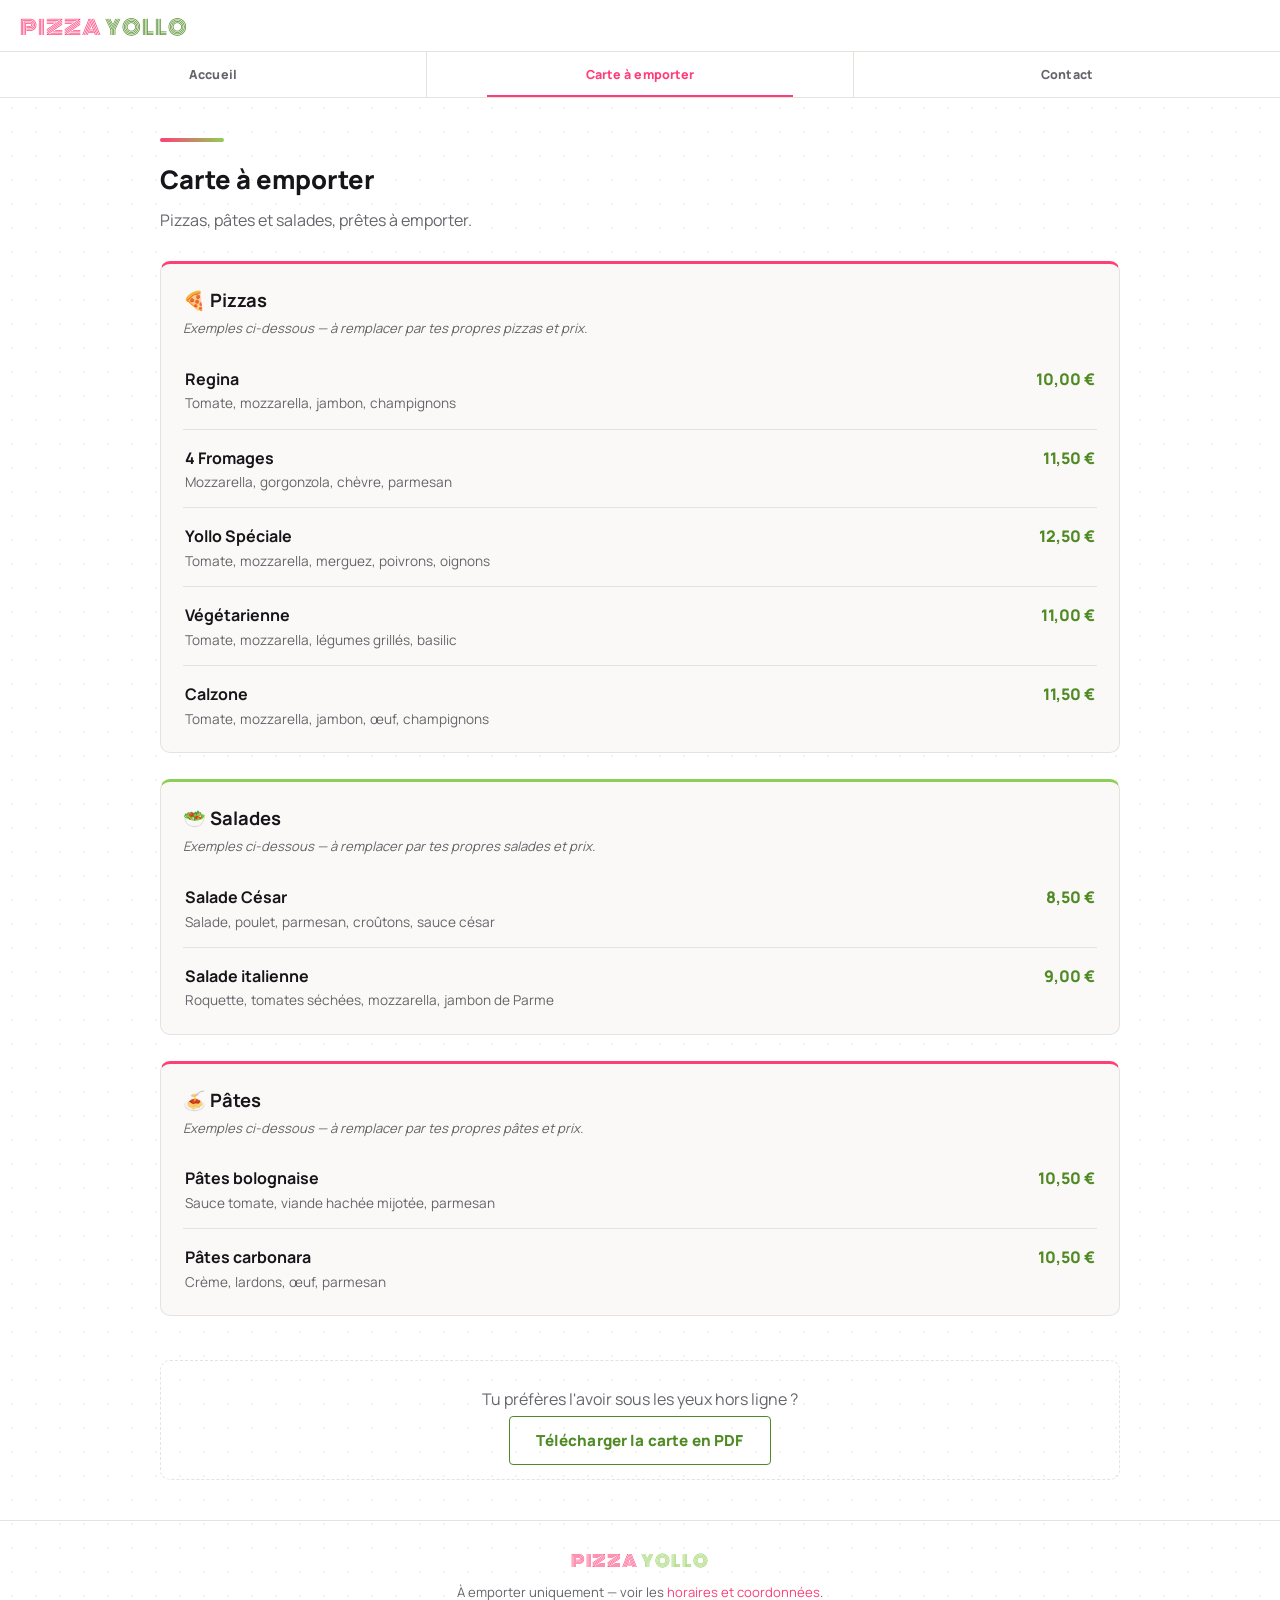
==== carte.html @ 63a32b88 "Add files via upload" ====
<!DOCTYPE html>
<html lang="fr">
<head>
<meta charset="UTF-8">
<meta name="viewport" content="width=device-width, initial-scale=1">
<title>PIZZA YOLLO — Carte à emporter</title>
<link rel="stylesheet" href="style.css">
</head>
<body>

<header class="entete">
  <div class="entete-haut">
    <a href="index.html" class="logo">PIZZA <span>YOLLO</span></a>
    <a href="index.html" class="logo-lien">
      <img src="images/logo.png" alt="Logo de PIZZA YOLLO à placer ici" class="logo-image"
           onerror="this.style.display='none';">
    </a>
  </div>
  <nav class="nav-horizontale">
    <a href="index.html" class="lien-nav">Accueil</a>
    <a href="carte.html" class="lien-nav actif">Carte à emporter</a>
    <a href="contact.html" class="lien-nav">Contact</a>
  </nav>
</header>

<main>
  <section>
    <div class="wrap">
      <div class="separateur"></div>
      <h2 class="titre-section">Carte à emporter</h2>
      <p class="soustitre-section">Pizzas, pâtes et salades, prêtes à emporter.</p>

      <!-- PIZZAS : exemples à remplacer par ta vraie carte -->
      <div class="groupe-plats">
        <h3>🍕 Pizzas</h3>
        <p class="note-exemple">Exemples ci-dessous — à remplacer par tes propres pizzas et prix.</p>
        <ul class="liste-plats">
          <li class="plat">
            <span class="plat-nom">Regina
              <span class="plat-desc">Tomate, mozzarella, jambon, champignons</span>
            </span>
            <span class="plat-prix">10,00 €</span>
          </li>
          <li class="plat">
            <span class="plat-nom">4 Fromages
              <span class="plat-desc">Mozzarella, gorgonzola, chèvre, parmesan</span>
            </span>
            <span class="plat-prix">11,50 €</span>
          </li>
          <li class="plat">
            <span class="plat-nom">Yollo Spéciale
              <span class="plat-desc">Tomate, mozzarella, merguez, poivrons, oignons</span>
            </span>
            <span class="plat-prix">12,50 €</span>
          </li>
          <li class="plat">
            <span class="plat-nom">Végétarienne
              <span class="plat-desc">Tomate, mozzarella, légumes grillés, basilic</span>
            </span>
            <span class="plat-prix">11,00 €</span>
          </li>
          <li class="plat">
            <span class="plat-nom">Calzone
              <span class="plat-desc">Tomate, mozzarella, jambon, œuf, champignons</span>
            </span>
            <span class="plat-prix">11,50 €</span>
          </li>
        </ul>
      </div>

      <!-- SALADES : exemples à remplacer par la vraie carte -->
      <div class="groupe-plats groupe-plats--vert">
        <h3>🥗 Salades</h3>
        <p class="note-exemple">Exemples ci-dessous — à remplacer par tes propres salades et prix.</p>
        <ul class="liste-plats">
          <li class="plat">
            <span class="plat-nom">Salade César
              <span class="plat-desc">Salade, poulet, parmesan, croûtons, sauce césar</span>
            </span>
            <span class="plat-prix">8,50 €</span>
          </li>
          <li class="plat">
            <span class="plat-nom">Salade italienne
              <span class="plat-desc">Roquette, tomates séchées, mozzarella, jambon de Parme</span>
            </span>
            <span class="plat-prix">9,00 €</span>
          </li>
        </ul>
      </div>

      <!-- PÂTES : exemples à remplacer par la vraie carte -->
      <div class="groupe-plats">
        <h3>🍝 Pâtes</h3>
        <p class="note-exemple">Exemples ci-dessous — à remplacer par tes propres pâtes et prix.</p>
        <ul class="liste-plats">
          <li class="plat">
            <span class="plat-nom">Pâtes bolognaise
              <span class="plat-desc">Sauce tomate, viande hachée mijotée, parmesan</span>
            </span>
            <span class="plat-prix">10,50 €</span>
          </li>
          <li class="plat">
            <span class="plat-nom">Pâtes carbonara
              <span class="plat-desc">Crème, lardons, œuf, parmesan</span>
            </span>
            <span class="plat-prix">10,50 €</span>
          </li>
        </ul>
      </div>

      <!-- Dépose le PDF de la carte dans images/carte-pizzas.pdf pour activer ce bouton -->
      <div class="bloc-pdf">
        <p>Tu préfères l'avoir sous les yeux hors ligne ?</p>
        <a href="images/carte-pizzas.pdf" download class="cta cta-contour">Télécharger la carte en PDF</a>
      </div>
    </div>
  </section>
</main>

<footer>
  <span class="logo">PIZZA <span style="color: var(--vert);">YOLLO</span></span>
  À emporter uniquement — voir les <a href="contact.html" style="color: var(--rose);">horaires et coordonnées</a>.
</footer>

</body>
</html>
---- style.css ----
@import url('https://fonts.googleapis.com/css2?family=Monoton&family=Manrope:wght@400;500;700;800&display=swap');

:root {
  /* Thème clair par défaut */
  --fond: #ffffff;
  --fond-carte: #faf9f7;
  --bordure: #e6e3df;
  --texte: #16161a;
  --texte-att: #66646a;
  --texte-sur-accent: #101012;

  /* Couleurs de marque (identiques dans les deux thèmes) */
  --rose: #ff3e78;
  --vert: #8fce55;
  --vert-texte: #4f8a24;

  --point-couleur: rgba(0, 0, 0, 0.05);
  --glow-opacity: 0.2;

  --rayon: 4px;
}

@media (prefers-color-scheme: dark) {
  :root {
    --fond: #0d0d0f;
    --fond-carte: #18181b;
    --bordure: #29292e;
    --texte: #f4f2ee;
    --texte-att: #a9a7ad;
    --texte-sur-accent: #101012;

    --vert-texte: #b6e88a;

    --point-couleur: rgba(255, 255, 255, 0.045);
    --glow-opacity: 0.3;
  }
}

* { box-sizing: border-box; }

html { scroll-behavior: smooth; }

body {
  margin: 0;
  background-color: var(--fond);
  background-image: radial-gradient(circle, var(--point-couleur) 1px, transparent 1px);
  background-size: 24px 24px;
  color: var(--texte);
  font-family: 'Manrope', sans-serif;
  font-weight: 400;
  line-height: 1.55;
  transition: background-color 0.2s ease, color 0.2s ease;
}

img { max-width: 100%; display: block; }

a { color: inherit; text-decoration: none; }

.wrap {
  max-width: 1000px;
  margin: 0 auto;
  padding: 0 20px;
}

.separateur {
  height: 4px;
  width: 64px;
  border-radius: 4px;
  background: linear-gradient(90deg, var(--rose), var(--vert));
  margin: 0 0 18px;
}

/* ---------- EN-TÊTE / NAVIGATION ---------- */

.entete {
  position: sticky;
  top: 0;
  z-index: 20;
  background: color-mix(in srgb, var(--fond) 92%, transparent);
  backdrop-filter: blur(6px);
  border-bottom: 1px solid var(--bordure);
}

.entete-haut {
  display: flex;
  justify-content: space-between;
  align-items: center;
  padding: 12px 20px 8px;
  gap: 12px;
}

.logo {
  font-family: 'Monoton', cursive;
  font-size: 1.25rem;
  color: var(--rose);
  letter-spacing: 1px;
  white-space: nowrap;
}

.logo span { color: var(--vert-texte); }

.logo-lien { display: flex; align-items: center; }
.logo-image { height: 40px; width: auto; }

.nav-horizontale {
  display: flex;
  border-top: 1px solid var(--bordure);
}

.lien-nav {
  flex: 1;
  text-align: center;
  padding: 13px 6px;
  font-weight: 800;
  font-size: 0.78rem;
  letter-spacing: 0.01em;
  color: var(--texte-att);
  position: relative;
  border-left: 1px solid var(--bordure);
}

.lien-nav:first-child { border-left: none; }

.lien-nav.actif { color: var(--rose); }

.lien-nav.actif::after {
  content: "";
  position: absolute;
  left: 14%;
  right: 14%;
  bottom: 0;
  height: 2px;
  background: var(--rose);
}

.lien-nav:hover { color: var(--vert-texte); }

/* ---------- CADRES D'IMAGE (avec repli tant que le fichier n'est pas ajouté) ---------- */

.cadre-image {
  position: relative;
  overflow: hidden;
  border-radius: 6px;
  background: var(--fond-carte);
  border: 1px solid var(--bordure);
}

.cadre-image img {
  width: 100%;
  height: 100%;
  object-fit: cover;
  display: block;
}

.image-manquante {
  display: none;
  position: absolute;
  inset: 0;
  align-items: center;
  justify-content: center;
  text-align: center;
  padding: 18px;
  color: var(--texte-att);
  font-size: 0.85rem;
}

/* ---------- HÉRO (accueil) ---------- */

.hero {
  position: relative;
  padding: 60px 24px 50px;
  text-align: center;
  overflow: hidden;
}

.hero::before,
.hero::after {
  content: "";
  position: absolute;
  width: 260px;
  height: 260px;
  border-radius: 50%;
  filter: blur(70px);
  opacity: var(--glow-opacity);
  z-index: 0;
}

.hero::before { background: var(--rose); top: -80px; left: -60px; }
.hero::after { background: var(--vert); bottom: -100px; right: -60px; }

.hero > * { position: relative; z-index: 1; }

.hero-titre {
  font-family: 'Monoton', cursive;
  color: var(--rose);
  font-size: clamp(2.6rem, 9vw, 5rem);
  line-height: 1.1;
  margin: 0 0 20px;
}

.hero-souligne { color: var(--vert-texte); }

.etiquettes-hero {
  display: flex;
  gap: 10px;
  justify-content: center;
  flex-wrap: wrap;
  margin-bottom: 30px;
}

.etiquette {
  border: 1px solid var(--bordure);
  background: var(--fond-carte);
  border-radius: 30px;
  padding: 7px 16px;
  font-size: 0.82rem;
  font-weight: 700;
  color: var(--texte-att);
}

.boutons-cta {
  display: flex;
  gap: 14px;
  justify-content: center;
  flex-wrap: wrap;
}

.cta {
  padding: 13px 26px;
  border-radius: var(--rayon);
  font-weight: 800;
  font-size: 0.95rem;
  letter-spacing: 0.01em;
}

.cta-pleine {
  background: var(--rose);
  color: var(--texte-sur-accent);
}
.cta-pleine:hover { opacity: 0.88; }

.cta-contour {
  border: 1px solid var(--vert-texte);
  color: var(--vert-texte);
}
.cta-contour:hover { background: rgba(143, 206, 85, 0.1); }

/* ---------- SECTIONS GÉNÉRALES ---------- */

section { padding: 40px 24px; }

.titre-section {
  font-size: 1.6rem;
  font-weight: 800;
  margin: 0 0 8px;
}

.soustitre-section {
  color: var(--texte-att);
  margin: 0 0 28px;
  max-width: 60ch;
}

/* ---------- AFFICHE / ÉVÉNEMENT (accueil) ---------- */

.affiche {
  border: 2px dashed var(--rose);
  border-radius: 14px;
  padding: 28px;
  background: rgba(255, 62, 120, 0.05);
  text-align: center;
  position: relative;
}

.affiche::before {
  content: "";
  position: absolute;
  top: -10px;
  left: 50%;
  transform: translateX(-50%) rotate(-3deg);
  width: 46px;
  height: 16px;
  background: var(--vert);
  border-radius: 2px;
  opacity: 0.85;
}

.affiche-image {
  aspect-ratio: 16 / 9;
  max-width: 420px;
  margin: 0 auto 18px;
  border-radius: 8px;
}

.affiche h3 {
  font-size: 1.2rem;
  margin: 0 0 6px;
  color: var(--vert-texte);
}

.affiche p { color: var(--texte-att); margin: 0; }

/* ---------- FIDÉLITÉ (accueil) ---------- */

.bandeau-fidelite {
  background: rgba(255, 62, 120, 0.08);
  border: 1px solid var(--rose);
  border-radius: 10px;
  padding: 16px 22px;
  text-align: center;
  font-weight: 700;
  font-size: 1rem;
}

/* ---------- CARTE À EMPORTER ---------- */

.groupe-plats {
  background: var(--fond-carte);
  border: 1px solid var(--bordure);
  border-top: 3px solid var(--rose);
  border-radius: 10px;
  padding: 22px 22px 8px;
  margin-bottom: 26px;
}

.groupe-plats--vert { border-top-color: var(--vert); }

.groupe-plats h3 {
  margin: 0 0 4px;
  font-size: 1.15rem;
}

.note-exemple {
  font-size: 0.82rem;
  color: var(--texte-att);
  font-style: italic;
  margin: 0 0 14px;
}

.liste-plats {
  list-style: none;
  margin: 0;
  padding: 0;
  display: flex;
  flex-direction: column;
  gap: 2px;
}

.plat {
  display: flex;
  justify-content: space-between;
  align-items: baseline;
  gap: 16px;
  padding: 14px 2px;
  border-bottom: 1px solid var(--bordure);
}

.plat:last-child { border-bottom: none; }

.plat-nom { font-weight: 700; }
.plat-desc { display: block; color: var(--texte-att); font-size: 0.85rem; font-weight: 400; margin-top: 2px; }
.plat-prix { color: var(--vert-texte); font-weight: 800; white-space: nowrap; }

.bloc-pdf {
  text-align: center;
  border: 1px dashed var(--bordure);
  border-radius: 10px;
  padding: 26px 20px;
  margin-top: 44px;
}

.bloc-pdf p { color: var(--texte-att); margin: 0 0 16px; }

/* ---------- CONTACT ---------- */

.grille-contact {
  display: grid;
  grid-template-columns: 1fr 1fr;
  gap: 20px;
}

@media (max-width: 640px) {
  .grille-contact { grid-template-columns: 1fr; }
}

.bloc-info {
  background: var(--fond-carte);
  border: 1px solid var(--bordure);
  border-top: 3px solid var(--rose);
  border-radius: 8px;
  padding: 26px;
}

.bloc-info:nth-child(2) { border-top-color: var(--vert); }

.bloc-info h3 {
  margin: 0 0 14px;
  color: var(--rose);
  font-size: 1.05rem;
}

.bloc-info p { margin: 0 0 6px; }

table.horaires {
  width: 100%;
  border-collapse: collapse;
  margin-top: 6px;
}

table.horaires td {
  padding: 7px 0;
  border-bottom: 1px solid var(--bordure);
  font-size: 0.92rem;
}

table.horaires td:last-child { text-align: right; color: var(--texte-att); }
table.horaires tr:last-child td { border-bottom: none; }

.rappel-reservation {
  border-left: 3px solid var(--vert);
  background: rgba(143, 206, 85, 0.08);
  padding: 16px 18px;
  border-radius: 0 6px 6px 0;
  margin-top: 24px;
  font-size: 0.92rem;
}

.rappel-reservation strong { color: var(--vert-texte); }

/* ---------- PIED DE PAGE ---------- */

footer {
  border-top: 1px solid var(--bordure);
  padding: 28px 24px;
  text-align: center;
  color: var(--texte-att);
  font-size: 0.82rem;
}

footer .logo { font-size: 1rem; display: block; margin-bottom: 8px; }
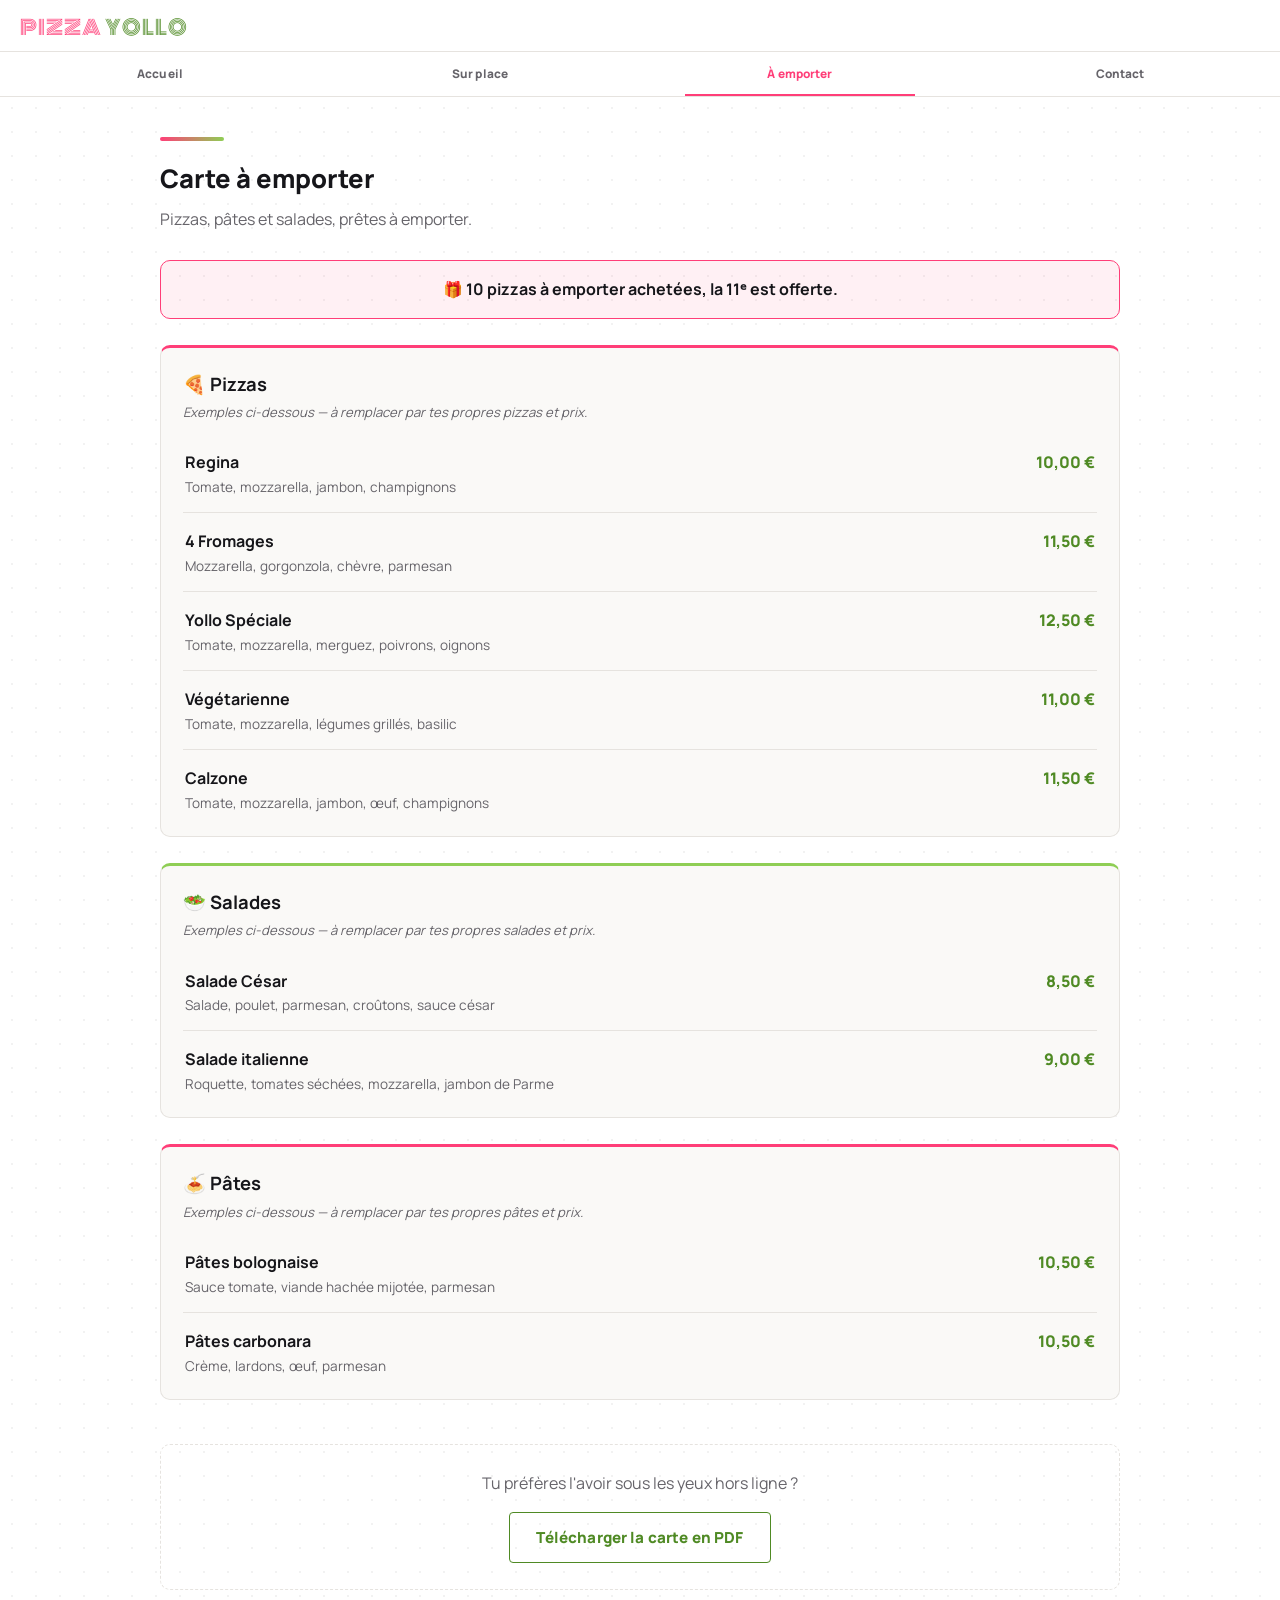
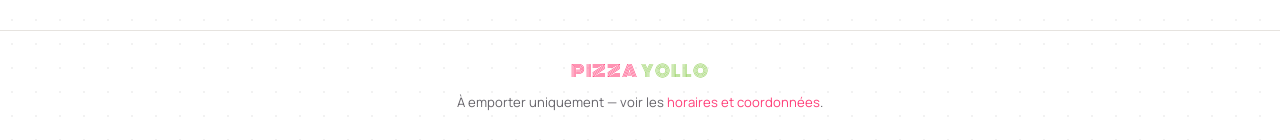
==== commit 3e080f13: "Add files via upload" ====
--- a/carte.html
+++ b/carte.html
@@ -18,7 +18,8 @@
   </div>
   <nav class="nav-horizontale">
     <a href="index.html" class="lien-nav">Accueil</a>
-    <a href="carte.html" class="lien-nav actif">Carte à emporter</a>
+    <a href="sur-place.html" class="lien-nav">Sur place</a>
+    <a href="carte.html" class="lien-nav actif">À emporter</a>
     <a href="contact.html" class="lien-nav">Contact</a>
   </nav>
 </header>
@@ -29,6 +30,8 @@
       <div class="separateur"></div>
       <h2 class="titre-section">Carte à emporter</h2>
       <p class="soustitre-section">Pizzas, pâtes et salades, prêtes à emporter.</p>
+
+      <p class="bandeau-fidelite">🎁 10 pizzas à emporter achetées, la 11ᵉ est offerte.</p>
 
       <!-- PIZZAS : exemples à remplacer par ta vraie carte -->
       <div class="groupe-plats">
--- a/style.css
+++ b/style.css
@@ -39,6 +39,11 @@
 * { box-sizing: border-box; }
 
 html { scroll-behavior: smooth; }
+
+html, body {
+  overflow-x: hidden;
+  max-width: 100%;
+}
 
 body {
   margin: 0;
@@ -104,22 +109,21 @@
 
 .nav-horizontale {
   display: flex;
+  flex-wrap: wrap;
   border-top: 1px solid var(--bordure);
 }
 
 .lien-nav {
-  flex: 1;
-  text-align: center;
-  padding: 13px 6px;
+  flex: 1 1 25%;
+  min-width: 0;
+  text-align: center;
+  padding: 13px 4px;
   font-weight: 800;
-  font-size: 0.78rem;
+  font-size: 0.74rem;
   letter-spacing: 0.01em;
   color: var(--texte-att);
   position: relative;
-  border-left: 1px solid var(--bordure);
-}
-
-.lien-nav:first-child { border-left: none; }
+}
 
 .lien-nav.actif { color: var(--rose); }
 
@@ -226,6 +230,13 @@
 }
 
 .cta {
+  display: inline-flex;
+  align-items: center;
+  justify-content: center;
+  text-align: center;
+  box-sizing: border-box;
+  max-width: 100%;
+  white-space: normal;
   padding: 13px 26px;
   border-radius: var(--rayon);
   font-weight: 800;
@@ -310,6 +321,7 @@
   text-align: center;
   font-weight: 700;
   font-size: 1rem;
+  margin-bottom: 26px;
 }
 
 /* ---------- CARTE À EMPORTER ---------- */
@@ -357,16 +369,17 @@
 
 .plat:last-child { border-bottom: none; }
 
-.plat-nom { font-weight: 700; }
-.plat-desc { display: block; color: var(--texte-att); font-size: 0.85rem; font-weight: 400; margin-top: 2px; }
-.plat-prix { color: var(--vert-texte); font-weight: 800; white-space: nowrap; }
+.plat-nom { font-weight: 700; min-width: 0; overflow-wrap: break-word; }
+.plat-desc { display: block; color: var(--texte-att); font-size: 0.85rem; font-weight: 400; margin-top: 2px; overflow-wrap: break-word; }
+.plat-prix { color: var(--vert-texte); font-weight: 800; white-space: nowrap; flex-shrink: 0; }
 
 .bloc-pdf {
   text-align: center;
   border: 1px dashed var(--bordure);
   border-radius: 10px;
-  padding: 26px 20px;
+  padding: 26px 16px;
   margin-top: 44px;
+  overflow: hidden;
 }
 
 .bloc-pdf p { color: var(--texte-att); margin: 0 0 16px; }
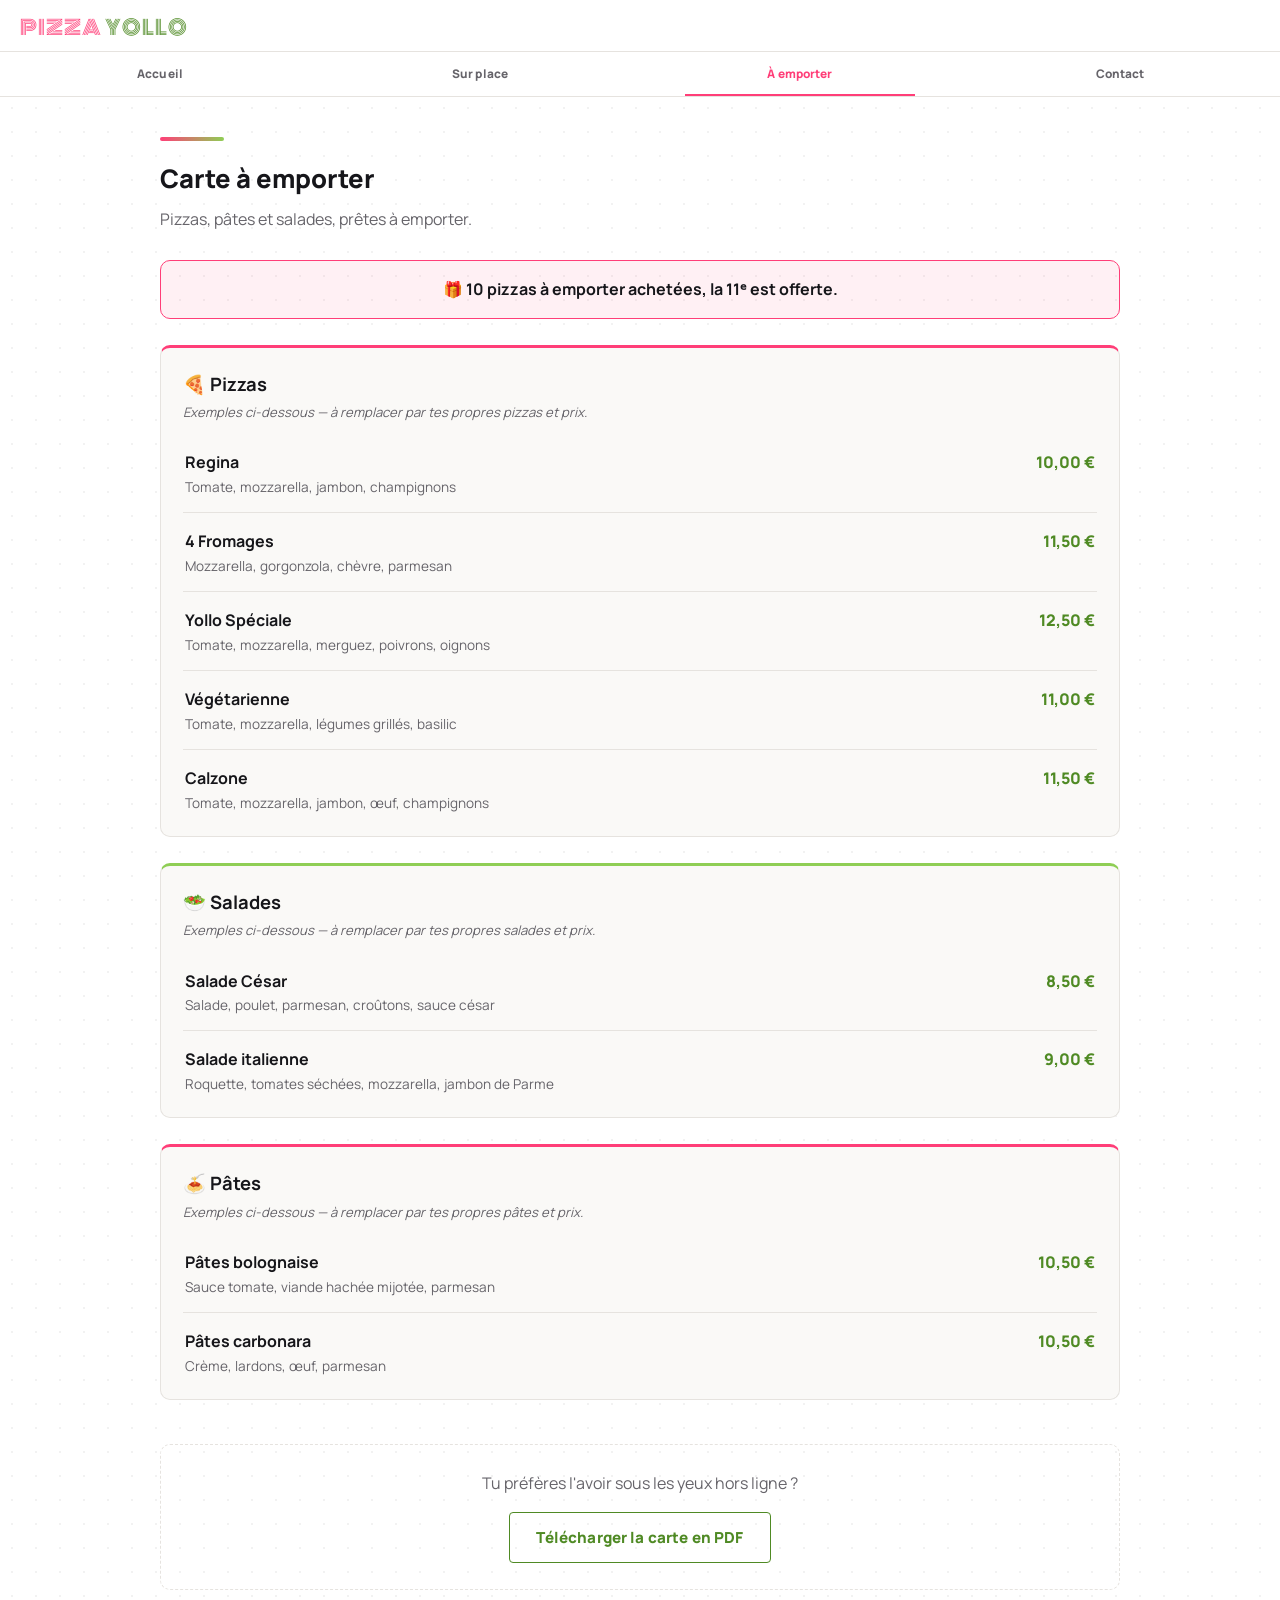
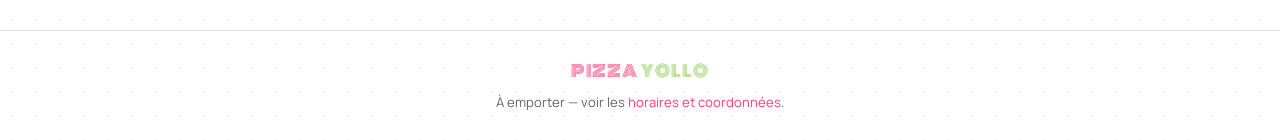
==== commit 040bfdde: "Update footer text for takeout information" ====
--- a/carte.html
+++ b/carte.html
@@ -122,7 +122,7 @@
 
 <footer>
   <span class="logo">PIZZA <span style="color: var(--vert);">YOLLO</span></span>
-  À emporter uniquement — voir les <a href="contact.html" style="color: var(--rose);">horaires et coordonnées</a>.
+  À emporter — voir les <a href="contact.html" style="color: var(--rose);">horaires et coordonnées</a>.
 </footer>
 
 </body>
